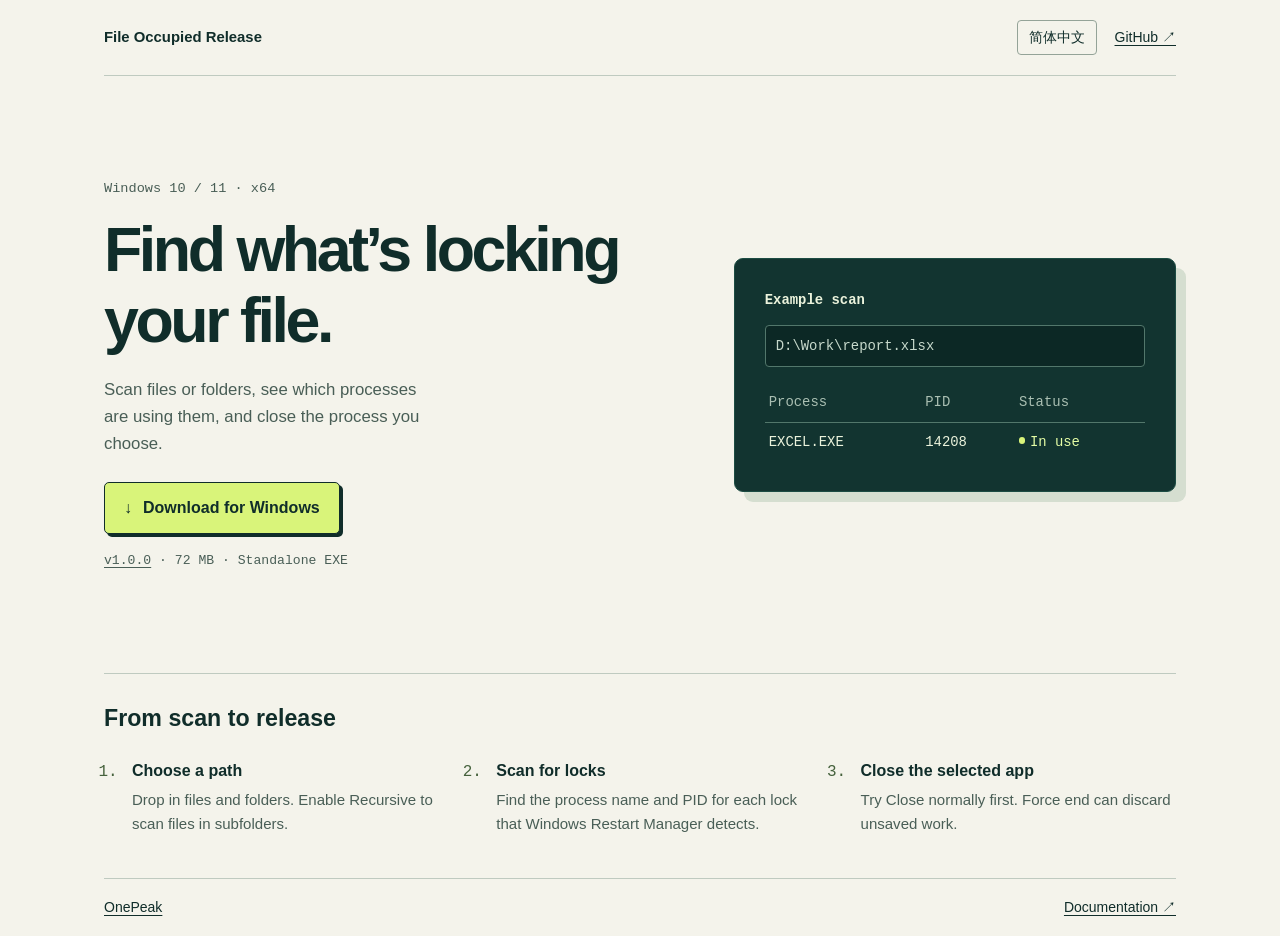
==== docs/index.html @ 63267f91 "Add bilingual GitHub Pages download site" ====
<!doctype html>
<html lang="zh-CN">
<head>
  <meta charset="utf-8">
  <meta name="viewport" content="width=device-width, initial-scale=1">
  <meta name="description" content="Windows 文件占用释放工具。查找占用文件的进程，并关闭选中的程序。">
  <title>文件占用释放 · File Occupied Release</title>
  <link rel="icon" href="favicon.png" type="image/png">
  <link rel="stylesheet" href="style.css">
  <script src="language.js" defer></script>
</head>
<body>
  <div class="site">
    <header class="top">
      <a class="wordmark" href="./">File Occupied Release</a>
      <div class="header-actions">
        <button class="language" type="button" hidden lang="en">English</button>
        <a href="https://github.com/FinnWang-CN/FileOccupiedRelease">GitHub <span aria-hidden="true">↗</span></a>
      </div>
    </header>
    <main>
      <section class="hero" aria-labelledby="title">
        <div>
          <p class="platform">Windows 10 / 11 · x64</p>
          <h1 id="title" data-en="Find what’s locking your file.">文件被占用？<br>先找到是哪个进程。</h1>
          <p class="intro" data-en="Scan files or folders, see which processes are using them, and close the process you choose.">扫描文件或文件夹，找到占用它们的进程，再选择要关闭的程序。</p>
          <a class="download" href="https://github.com/FinnWang-CN/FileOccupiedRelease/releases/download/v1.0.0/FileOccupiedRelease.exe">
            <span aria-hidden="true">↓</span><span data-en="Download for Windows">下载 Windows 版</span>
          </a>
          <p class="release"><a href="https://github.com/FinnWang-CN/FileOccupiedRelease/releases/tag/v1.0.0">v1.0.0</a> <span data-en="· 72 MB · Standalone EXE">· 72 MB · 单文件 EXE</span></p>
        </div>
        <figure class="example">
          <figcaption data-en="Example scan">扫描示例</figcaption>
          <div class="target">D:\Work\report.xlsx</div>
          <table>
            <thead><tr><th scope="col" data-en="Process">进程</th><th scope="col">PID</th><th scope="col" data-en="Status">状态</th></tr></thead>
            <tbody><tr><td>EXCEL.EXE</td><td>14208</td><td><span class="in-use" data-en="In use">占用中</span></td></tr></tbody>
          </table>
        </figure>
      </section>
      <section class="guide" aria-labelledby="guide-title">
        <h2 id="guide-title" data-en="From scan to release">使用方法</h2>
        <ol>
          <li><strong data-en="Choose a path">选择路径</strong><p data-en="Drop in files and folders. Enable Recursive to scan files in subfolders.">拖入文件或文件夹。勾选「递归查询」即可扫描子文件夹中的文件。</p></li>
          <li><strong data-en="Scan for locks">检测占用</strong><p data-en="Find the process name and PID for each lock that Windows Restart Manager detects.">查看 Windows Restart Manager 检测到的占用进程及其 PID。</p></li>
          <li><strong data-en="Close the selected app">关闭选中的程序</strong><p data-en="Try Close normally first. Force end can discard unsaved work.">可以先尝试「正常关闭」。「强制结束」可能导致未保存的数据丢失。</p></li>
        </ol>
      </section>
    </main>
    <footer class="bottom"><a href="https://onepeak.cn/">OnePeak</a><a href="https://github.com/FinnWang-CN/FileOccupiedRelease#readme" data-en="Documentation ↗">使用与构建说明 ↗</a></footer>
  </div>
</body>
</html>
---- docs/style.css ----
* { box-sizing: border-box; }
:root {
  color-scheme: light;
  --page: #f4f3eb;
  --ink: #102d2a;
  --muted: #495e56;
  --line: #bfcac0;
  --green: #d9f47a;
  font: 16px/1.6 "Segoe UI", "Microsoft YaHei", sans-serif;
  color: var(--ink);
  background: var(--page);
}
body { margin: 0; }
a { color: inherit; text-underline-offset: .22em; }
button { font: inherit; }
a:focus-visible, button:focus-visible { outline: 3px solid #4c6c31; outline-offset: 5px; }
.site { max-width: 1200px; padding-inline: clamp(20px, 5vw, 64px); margin-inline: auto; }
.top, .bottom, .header-actions { display: flex; align-items: center; gap: 18px; }
.top, .bottom { justify-content: space-between; }
.top { min-height: 76px; border-bottom: 1px solid var(--line); }
.wordmark { font-size: .93rem; font-weight: 750; text-decoration: none; }
.header-actions, .bottom { font-size: .875rem; }
.language { background: transparent; border: 1px solid #94a398; border-radius: 4px; padding: 5px 11px; color: inherit; cursor: pointer; }
.language:hover { background: #e4e8d9; }
.hero { display: grid; grid-template-columns: 1.25fr 1fr; align-items: center; gap: clamp(28px, 6vw, 90px); padding-block: clamp(56px, 8vw, 105px); }
.platform, .release, .example, .target { font-family: "Cascadia Mono", Consolas, "Microsoft YaHei", monospace; }
.platform { font-size: .85rem; color: var(--muted); margin: 0 0 14px; }
h1 { font-size: clamp(2.25rem, 4.9vw, 4.35rem); letter-spacing: -.035em; line-height: 1.13; margin: 0; }
:lang(en) h1 { letter-spacing: -.055em; }
.intro { max-width: 36ch; margin: 21px 0 25px; color: var(--muted); font-size: 1.05rem; }
.download { display: inline-flex; gap: 11px; align-items: center; padding: 12px 19px; background: var(--green); border: 1px solid var(--ink); font-weight: 750; text-decoration: none; box-shadow: 3px 3px var(--ink); border-radius: 5px; }
.download:hover { background: #e7faab; }
.release { margin: 16px 0 0; color: var(--muted); font-size: .82rem; }
.example { margin: 0; background: #123430; color: #ebf3dc; border: 1px solid #1c4c43; border-radius: 9px; box-shadow: 10px 10px #d5ded0; padding: clamp(16px, 3vw, 30px); font-size: .87rem; }
.example figcaption { font-weight: 700; margin-bottom: 14px; }
.target { border: 1px solid #52776b; background: #0c2825; border-radius: 4px; padding: 9px 10px; color: #c7d9cc; overflow-wrap: anywhere; }
table { width: 100%; border-collapse: collapse; margin-top: 16px; text-align: left; }
th, td { padding: 8px 4px; }
th { color: #aabfb2; font-weight: normal; border-bottom: 1px solid #52776b; }
.in-use { color: #e4fca5; }
.in-use::before { content: ""; display: inline-block; background: #d9f47a; width: .46em; height: .46em; border-radius: 50%; margin-inline-end: .55ch; vertical-align: .12em; }
.guide { border-top: 1px solid var(--line); padding: 26px 0 42px; }
h2 { margin: 0 0 20px; font-size: 1.45rem; }
ol { margin: 0; padding: 0 0 0 1.45rem; display: grid; grid-template-columns: repeat(3, 1fr); gap: 30px 44px; }
li { padding-inline-start: .3rem; }
li::marker { font-family: Consolas, monospace; color: #45613c; }
li p { color: var(--muted); font-size: .94rem; margin: 5px 0 0; }
.bottom { padding-block: 17px; border-top: 1px solid var(--line); }
@media (max-width: 735px) {
  .hero { grid-template-columns: 1fr; padding-block: 42px 52px; }
  .example { margin-inline-end: 10px; }
  ol { grid-template-columns: 1fr; gap: 17px; }
  .top { min-height: 62px; }
  .header-actions { gap: 10px; }
}
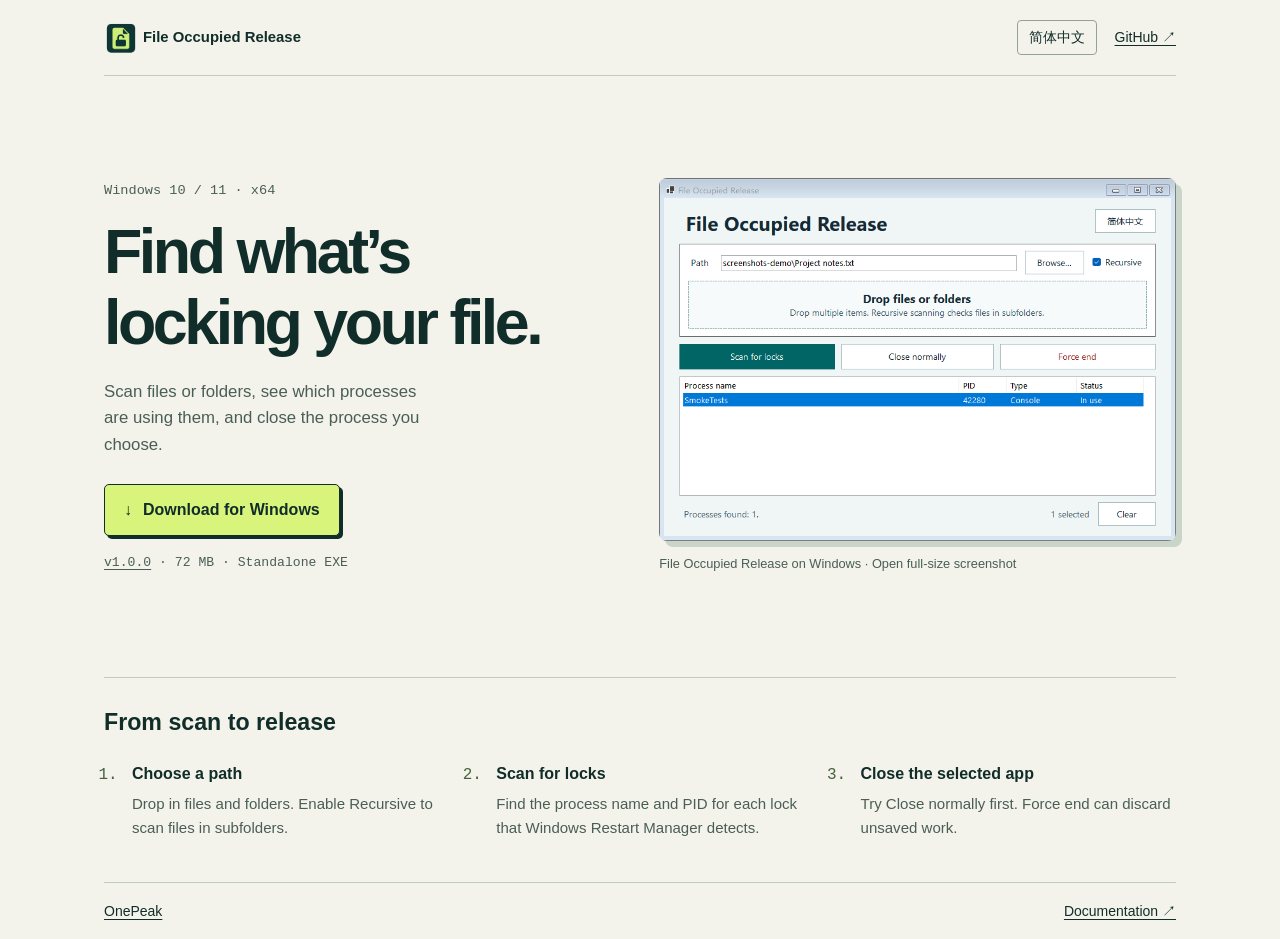
==== commit 5d635300: "Add project logo, real screenshots, and separate language READMEs" ====
--- a/docs/index.html
+++ b/docs/index.html
@@ -12,7 +12,7 @@
 <body>
   <div class="site">
     <header class="top">
-      <a class="wordmark" href="./">File Occupied Release</a>
+      <a class="wordmark" href="./"><img src="images/logo.png" width="34" height="34" alt="">File Occupied Release</a>
       <div class="header-actions">
         <button class="language" type="button" hidden lang="en">English</button>
         <a href="https://github.com/FinnWang-CN/FileOccupiedRelease">GitHub <span aria-hidden="true">↗</span></a>
@@ -22,20 +22,18 @@
       <section class="hero" aria-labelledby="title">
         <div>
           <p class="platform">Windows 10 / 11 · x64</p>
-          <h1 id="title" data-en="Find what’s locking your file.">文件被占用？<br>先找到是哪个进程。</h1>
+          <h1 id="title" data-en="Find what’s locking your file.">文件被占用？<br>先找占用进程。</h1>
           <p class="intro" data-en="Scan files or folders, see which processes are using them, and close the process you choose.">扫描文件或文件夹，找到占用它们的进程，再选择要关闭的程序。</p>
-          <a class="download" href="https://github.com/FinnWang-CN/FileOccupiedRelease/releases/download/v1.0.0/FileOccupiedRelease.exe">
+          <a class="download" href="https://github.com/FinnWang-CN/FileOccupiedRelease/releases/latest/download/FileOccupiedRelease.exe">
             <span aria-hidden="true">↓</span><span data-en="Download for Windows">下载 Windows 版</span>
           </a>
           <p class="release"><a href="https://github.com/FinnWang-CN/FileOccupiedRelease/releases/tag/v1.0.0">v1.0.0</a> <span data-en="· 72 MB · Standalone EXE">· 72 MB · 单文件 EXE</span></p>
         </div>
-        <figure class="example">
-          <figcaption data-en="Example scan">扫描示例</figcaption>
-          <div class="target">D:\Work\report.xlsx</div>
-          <table>
-            <thead><tr><th scope="col" data-en="Process">进程</th><th scope="col">PID</th><th scope="col" data-en="Status">状态</th></tr></thead>
-            <tbody><tr><td>EXCEL.EXE</td><td>14208</td><td><span class="in-use" data-en="In use">占用中</span></td></tr></tbody>
-          </table>
+        <figure class="preview">
+          <a href="images/app.zh-CN.png">
+            <img src="images/app.zh-CN.png" width="811" height="569" alt="文件占用释放中文版，显示检测到的一个占用进程">
+          </a>
+          <figcaption data-en="File Occupied Release on Windows · Open full-size screenshot">Windows 软件实拍 · 点击查看原图</figcaption>
         </figure>
       </section>
       <section class="guide" aria-labelledby="guide-title">
@@ -47,7 +45,7 @@
         </ol>
       </section>
     </main>
-    <footer class="bottom"><a href="https://onepeak.cn/">OnePeak</a><a href="https://github.com/FinnWang-CN/FileOccupiedRelease#readme" data-en="Documentation ↗">使用与构建说明 ↗</a></footer>
+    <footer class="bottom"><a href="https://onepeak.cn/">OnePeak</a><a id="documentation" href="https://github.com/FinnWang-CN/FileOccupiedRelease/blob/main/README.zh-CN.md" data-en="Documentation ↗">使用与构建说明 ↗</a></footer>
   </div>
 </body>
 </html>
--- a/docs/style.css
+++ b/docs/style.css
@@ -18,12 +18,12 @@
 .top, .bottom, .header-actions { display: flex; align-items: center; gap: 18px; }
 .top, .bottom { justify-content: space-between; }
 .top { min-height: 76px; border-bottom: 1px solid var(--line); }
-.wordmark { font-size: .93rem; font-weight: 750; text-decoration: none; }
+.wordmark { display: inline-flex; align-items: center; gap: 5px; font-size: .93rem; font-weight: 750; text-decoration: none; }
 .header-actions, .bottom { font-size: .875rem; }
 .language { background: transparent; border: 1px solid #94a398; border-radius: 4px; padding: 5px 11px; color: inherit; cursor: pointer; }
 .language:hover { background: #e4e8d9; }
-.hero { display: grid; grid-template-columns: 1.25fr 1fr; align-items: center; gap: clamp(28px, 6vw, 90px); padding-block: clamp(56px, 8vw, 105px); }
-.platform, .release, .example, .target { font-family: "Cascadia Mono", Consolas, "Microsoft YaHei", monospace; }
+.hero { display: grid; grid-template-columns: minmax(0, 1fr) minmax(0, 1.08fr); align-items: center; gap: clamp(28px, 6vw, 90px); padding-block: clamp(56px, 8vw, 105px); }
+.platform, .release { font-family: "Cascadia Mono", Consolas, "Microsoft YaHei", monospace; }
 .platform { font-size: .85rem; color: var(--muted); margin: 0 0 14px; }
 h1 { font-size: clamp(2.25rem, 4.9vw, 4.35rem); letter-spacing: -.035em; line-height: 1.13; margin: 0; }
 :lang(en) h1 { letter-spacing: -.055em; }
@@ -31,14 +31,10 @@
 .download { display: inline-flex; gap: 11px; align-items: center; padding: 12px 19px; background: var(--green); border: 1px solid var(--ink); font-weight: 750; text-decoration: none; box-shadow: 3px 3px var(--ink); border-radius: 5px; }
 .download:hover { background: #e7faab; }
 .release { margin: 16px 0 0; color: var(--muted); font-size: .82rem; }
-.example { margin: 0; background: #123430; color: #ebf3dc; border: 1px solid #1c4c43; border-radius: 9px; box-shadow: 10px 10px #d5ded0; padding: clamp(16px, 3vw, 30px); font-size: .87rem; }
-.example figcaption { font-weight: 700; margin-bottom: 14px; }
-.target { border: 1px solid #52776b; background: #0c2825; border-radius: 4px; padding: 9px 10px; color: #c7d9cc; overflow-wrap: anywhere; }
-table { width: 100%; border-collapse: collapse; margin-top: 16px; text-align: left; }
-th, td { padding: 8px 4px; }
-th { color: #aabfb2; font-weight: normal; border-bottom: 1px solid #52776b; }
-.in-use { color: #e4fca5; }
-.in-use::before { content: ""; display: inline-block; background: #d9f47a; width: .46em; height: .46em; border-radius: 50%; margin-inline-end: .55ch; vertical-align: .12em; }
+.preview { margin: 0; min-width: 0; }
+.preview a { display: block; border-radius: 8px; box-shadow: 6px 6px #c9d5c8; }
+.preview img { display: block; width: 100%; height: auto; border-radius: inherit; }
+.preview figcaption { margin-top: 13px; color: var(--muted); font-size: .8rem; }
 .guide { border-top: 1px solid var(--line); padding: 26px 0 42px; }
 h2 { margin: 0 0 20px; font-size: 1.45rem; }
 ol { margin: 0; padding: 0 0 0 1.45rem; display: grid; grid-template-columns: repeat(3, 1fr); gap: 30px 44px; }
@@ -48,7 +44,7 @@
 .bottom { padding-block: 17px; border-top: 1px solid var(--line); }
 @media (max-width: 735px) {
   .hero { grid-template-columns: 1fr; padding-block: 42px 52px; }
-  .example { margin-inline-end: 10px; }
+
   ol { grid-template-columns: 1fr; gap: 17px; }
   .top { min-height: 62px; }
   .header-actions { gap: 10px; }
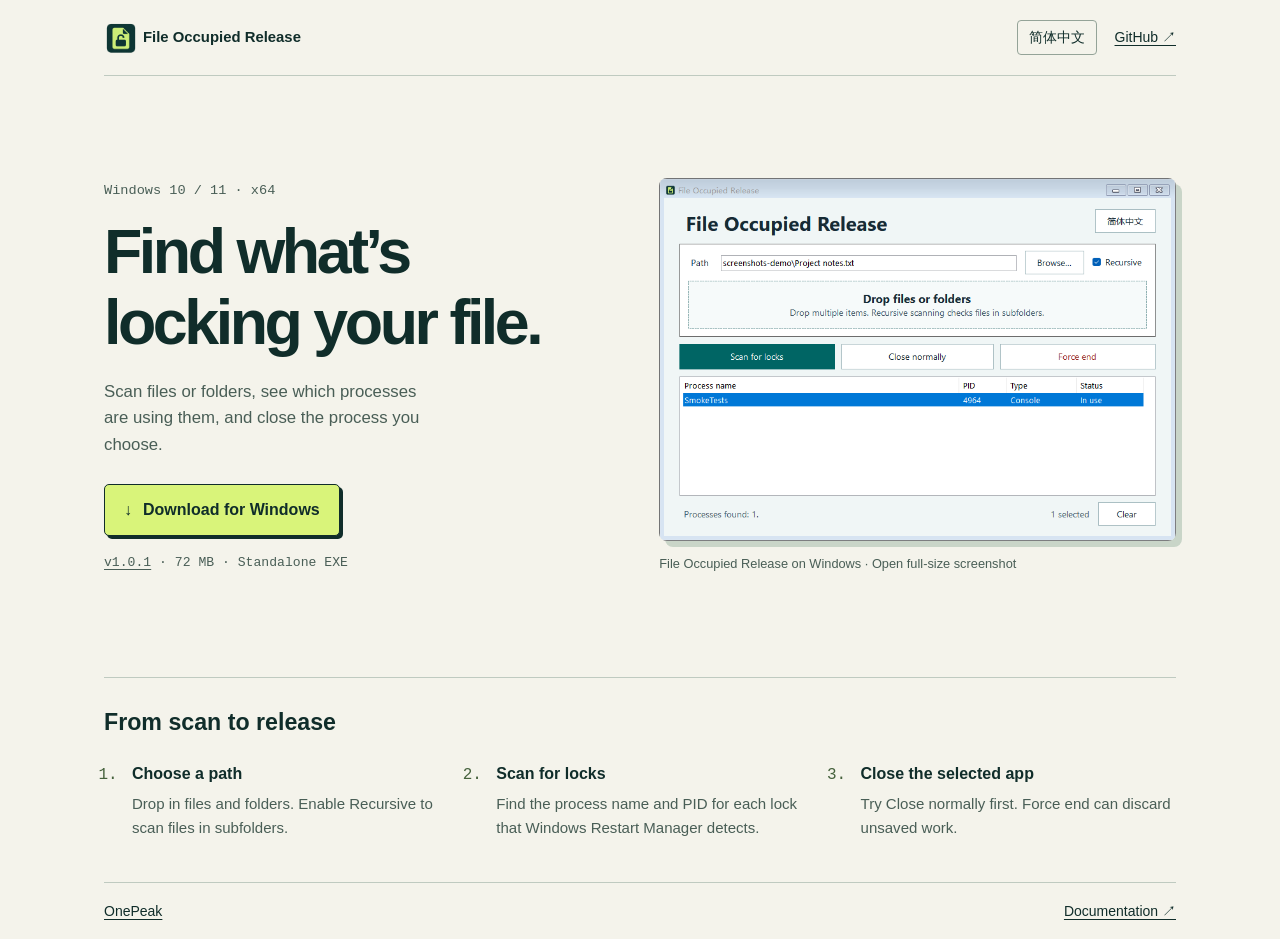
==== commit d2aa18c6: "Embed the project logo in the Windows application" ====
--- a/docs/index.html
+++ b/docs/index.html
@@ -27,7 +27,7 @@
           <a class="download" href="https://github.com/FinnWang-CN/FileOccupiedRelease/releases/latest/download/FileOccupiedRelease.exe">
             <span aria-hidden="true">↓</span><span data-en="Download for Windows">下载 Windows 版</span>
           </a>
-          <p class="release"><a href="https://github.com/FinnWang-CN/FileOccupiedRelease/releases/tag/v1.0.0">v1.0.0</a> <span data-en="· 72 MB · Standalone EXE">· 72 MB · 单文件 EXE</span></p>
+          <p class="release"><a href="https://github.com/FinnWang-CN/FileOccupiedRelease/releases/tag/v1.0.1">v1.0.1</a> <span data-en="· 72 MB · Standalone EXE">· 72 MB · 单文件 EXE</span></p>
         </div>
         <figure class="preview">
           <a href="images/app.zh-CN.png">
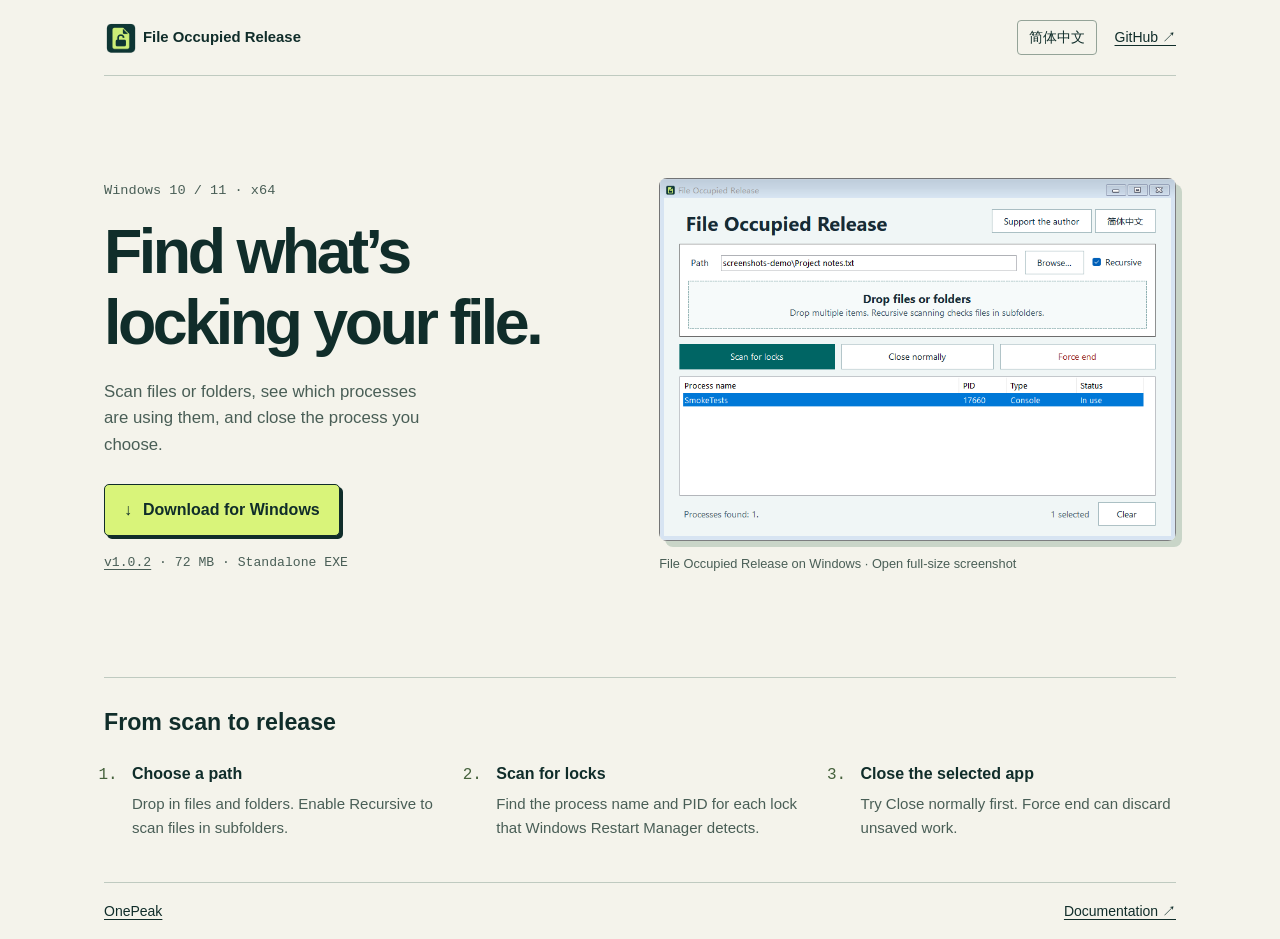
==== commit c3768825: "Add the optional WeChat author support dialog" ====
--- a/docs/index.html
+++ b/docs/index.html
@@ -27,7 +27,7 @@
           <a class="download" href="https://github.com/FinnWang-CN/FileOccupiedRelease/releases/latest/download/FileOccupiedRelease.exe">
             <span aria-hidden="true">↓</span><span data-en="Download for Windows">下载 Windows 版</span>
           </a>
-          <p class="release"><a href="https://github.com/FinnWang-CN/FileOccupiedRelease/releases/tag/v1.0.1">v1.0.1</a> <span data-en="· 72 MB · Standalone EXE">· 72 MB · 单文件 EXE</span></p>
+          <p class="release"><a href="https://github.com/FinnWang-CN/FileOccupiedRelease/releases/tag/v1.0.2">v1.0.2</a> <span data-en="· 72 MB · Standalone EXE">· 72 MB · 单文件 EXE</span></p>
         </div>
         <figure class="preview">
           <a href="images/app.zh-CN.png">
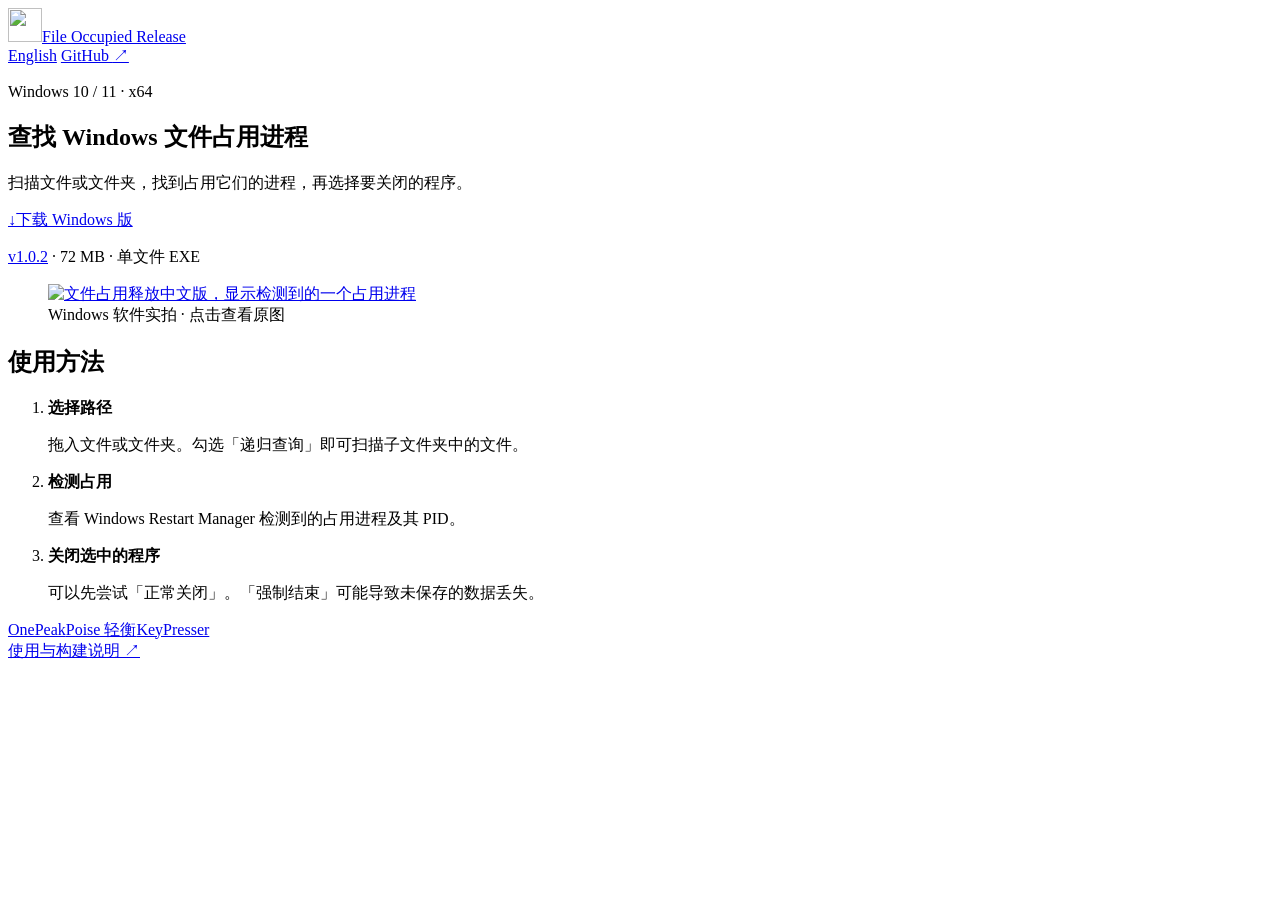
==== commit bb94ce0e: "Add bilingual file-lock product pages and search metadata" ====
--- a/docs/index.html
+++ b/docs/index.html
@@ -3,18 +3,86 @@
 <head>
   <meta charset="utf-8">
   <meta name="viewport" content="width=device-width, initial-scale=1">
-  <meta name="description" content="Windows 文件占用释放工具。查找占用文件的进程，并关闭选中的程序。">
-  <title>文件占用释放 · File Occupied Release</title>
-  <link rel="icon" href="favicon.png" type="image/png">
-  <link rel="stylesheet" href="style.css">
-  <script src="language.js" defer></script>
+  <link rel="icon" href="/favicon.png" type="image/png">
+  <link rel="stylesheet" href="/style.css?v=2">
+  <script src="/language.js?v=2" defer></script>
+<title>文件占用释放｜查找 Windows 文件占用进程</title>
+<meta name="description" content="在 Windows 10 或 11 x64 上扫描文件或文件夹，查看占用进程及 PID，并选择要关闭的应用。">
+<meta name="robots" content="index,follow,max-image-preview:large">
+<link rel="canonical" href="https://fileoccupiedrelease.onepeak.cn/">
+<link rel="alternate" hreflang="zh-CN" href="https://fileoccupiedrelease.onepeak.cn/">
+<link rel="alternate" hreflang="en" href="https://fileoccupiedrelease.onepeak.cn/en/">
+<link rel="alternate" hreflang="x-default" href="https://fileoccupiedrelease.onepeak.cn/">
+<meta property="og:type" content="website">
+<meta property="og:site_name" content="File Occupied Release">
+<meta property="og:title" content="文件占用释放｜查找 Windows 文件占用进程">
+<meta property="og:description" content="在 Windows 10 或 11 x64 上扫描文件或文件夹，查看占用进程及 PID，并选择要关闭的应用。">
+<meta property="og:url" content="https://fileoccupiedrelease.onepeak.cn/">
+<meta property="og:image" content="https://fileoccupiedrelease.onepeak.cn/images/app.zh-CN.png">
+<meta property="og:locale" content="zh_CN">
+<meta property="og:locale:alternate" content="en_US">
+<meta name="twitter:card" content="summary_large_image">
+<script type="application/ld+json">
+{
+  "@context": "https://schema.org",
+  "@graph": [
+    {
+      "@type": "WebSite",
+      "@id": "https://fileoccupiedrelease.onepeak.cn/#website",
+      "url": "https://fileoccupiedrelease.onepeak.cn/",
+      "name": "File Occupied Release",
+      "inLanguage": [
+        "zh-CN",
+        "en"
+      ]
+    },
+    {
+      "@type": "WebPage",
+      "@id": "https://fileoccupiedrelease.onepeak.cn/#page",
+      "name": "文件占用释放｜查找 Windows 文件占用进程",
+      "url": "https://fileoccupiedrelease.onepeak.cn/",
+      "inLanguage": "zh-CN",
+      "isPartOf": {
+        "@id": "https://fileoccupiedrelease.onepeak.cn/#website"
+      },
+      "mainEntity": {
+        "@id": "https://fileoccupiedrelease.onepeak.cn/#app"
+      }
+    },
+    {
+      "@type": "SoftwareApplication",
+      "@id": "https://fileoccupiedrelease.onepeak.cn/#app",
+      "name": "File Occupied Release",
+      "url": "https://fileoccupiedrelease.onepeak.cn/",
+      "description": "在 Windows 10 或 11 x64 上扫描文件或文件夹，查看占用进程及 PID，并选择要关闭的应用。",
+      "operatingSystem": "Windows 10 and Windows 11 x64",
+      "applicationCategory": "UtilitiesApplication",
+      "inLanguage": "zh-CN",
+      "image": "https://fileoccupiedrelease.onepeak.cn/images/app.zh-CN.png",
+      "featureList": [
+        "查找文件占用进程",
+        "扫描文件与文件夹",
+        "查看进程名与 PID"
+      ],
+      "downloadUrl": "https://github.com/FinnWang-CN/FileOccupiedRelease/releases",
+      "publisher": {
+        "@type": "Person",
+        "@id": "https://onepeak.cn/#finn-wang",
+        "name": "Finn Wang",
+        "url": "https://onepeak.cn/",
+        "sameAs": "https://github.com/FinnWang-CN"
+      }
+    }
+  ]
+}
+</script>
 </head>
 <body>
   <div class="site">
     <header class="top">
-      <a class="wordmark" href="./"><img src="images/logo.png" width="34" height="34" alt="">File Occupied Release</a>
+      <a class="wordmark" href="./"><img src="/images/logo.png" width="34" height="34" alt="">File Occupied Release</a>
       <div class="header-actions">
-        <button class="language" type="button" hidden lang="en">English</button>
+        <a class="language" href="/en/" hreflang="en" lang="en">English</a>
         <a href="https://github.com/FinnWang-CN/FileOccupiedRelease">GitHub <span aria-hidden="true">↗</span></a>
       </div>
     </header>
@@ -22,30 +90,30 @@
       <section class="hero" aria-labelledby="title">
         <div>
           <p class="platform">Windows 10 / 11 · x64</p>
-          <h1 id="title" data-en="Find what’s locking your file.">文件被占用？<br>先找占用进程。</h1>
-          <p class="intro" data-en="Scan files or folders, see which processes are using them, and close the process you choose.">扫描文件或文件夹，找到占用它们的进程，再选择要关闭的程序。</p>
+          <h1 id="title">查找 Windows 文件占用进程</h1>
+          <p class="intro">扫描文件或文件夹，找到占用它们的进程，再选择要关闭的程序。</p>
           <a class="download" href="https://github.com/FinnWang-CN/FileOccupiedRelease/releases/latest/download/FileOccupiedRelease.exe">
-            <span aria-hidden="true">↓</span><span data-en="Download for Windows">下载 Windows 版</span>
+            <span aria-hidden="true">↓</span><span>下载 Windows 版</span>
           </a>
-          <p class="release"><a href="https://github.com/FinnWang-CN/FileOccupiedRelease/releases/tag/v1.0.2">v1.0.2</a> <span data-en="· 72 MB · Standalone EXE">· 72 MB · 单文件 EXE</span></p>
+          <p class="release"><a href="https://github.com/FinnWang-CN/FileOccupiedRelease/releases/tag/v1.0.2">v1.0.2</a> <span>· 72 MB · 单文件 EXE</span></p>
         </div>
         <figure class="preview">
-          <a href="images/app.zh-CN.png">
-            <img src="images/app.zh-CN.png" width="811" height="569" alt="文件占用释放中文版，显示检测到的一个占用进程">
+          <a href="/images/app.zh-CN.png">
+            <img src="/images/app.zh-CN.png" width="811" height="569" alt="文件占用释放中文版，显示检测到的一个占用进程">
           </a>
-          <figcaption data-en="File Occupied Release on Windows · Open full-size screenshot">Windows 软件实拍 · 点击查看原图</figcaption>
+          <figcaption>Windows 软件实拍 · 点击查看原图</figcaption>
         </figure>
       </section>
       <section class="guide" aria-labelledby="guide-title">
-        <h2 id="guide-title" data-en="From scan to release">使用方法</h2>
+        <h2 id="guide-title">使用方法</h2>
         <ol>
-          <li><strong data-en="Choose a path">选择路径</strong><p data-en="Drop in files and folders. Enable Recursive to scan files in subfolders.">拖入文件或文件夹。勾选「递归查询」即可扫描子文件夹中的文件。</p></li>
-          <li><strong data-en="Scan for locks">检测占用</strong><p data-en="Find the process name and PID for each lock that Windows Restart Manager detects.">查看 Windows Restart Manager 检测到的占用进程及其 PID。</p></li>
-          <li><strong data-en="Close the selected app">关闭选中的程序</strong><p data-en="Try Close normally first. Force end can discard unsaved work.">可以先尝试「正常关闭」。「强制结束」可能导致未保存的数据丢失。</p></li>
+          <li><strong>选择路径</strong><p>拖入文件或文件夹。勾选「递归查询」即可扫描子文件夹中的文件。</p></li>
+          <li><strong>检测占用</strong><p>查看 Windows Restart Manager 检测到的占用进程及其 PID。</p></li>
+          <li><strong>关闭选中的程序</strong><p>可以先尝试「正常关闭」。「强制结束」可能导致未保存的数据丢失。</p></li>
         </ol>
       </section>
     </main>
-    <footer class="bottom"><a href="https://onepeak.cn/">OnePeak</a><a id="documentation" href="https://github.com/FinnWang-CN/FileOccupiedRelease/blob/main/README.zh-CN.md" data-en="Documentation ↗">使用与构建说明 ↗</a></footer>
+    <footer class="bottom"><nav class="related-projects" aria-label="同一开发者的项目"><a href="https://onepeak.cn/">OnePeak</a><a href="https://poise.onepeak.cn/">Poise 轻衡</a><a href="https://keypresser.onepeak.cn/">KeyPresser</a></nav><a id="documentation" href="https://github.com/FinnWang-CN/FileOccupiedRelease/blob/main/README.zh-CN.md">使用与构建说明 ↗</a></footer>
   </div>
 </body>
 </html>
